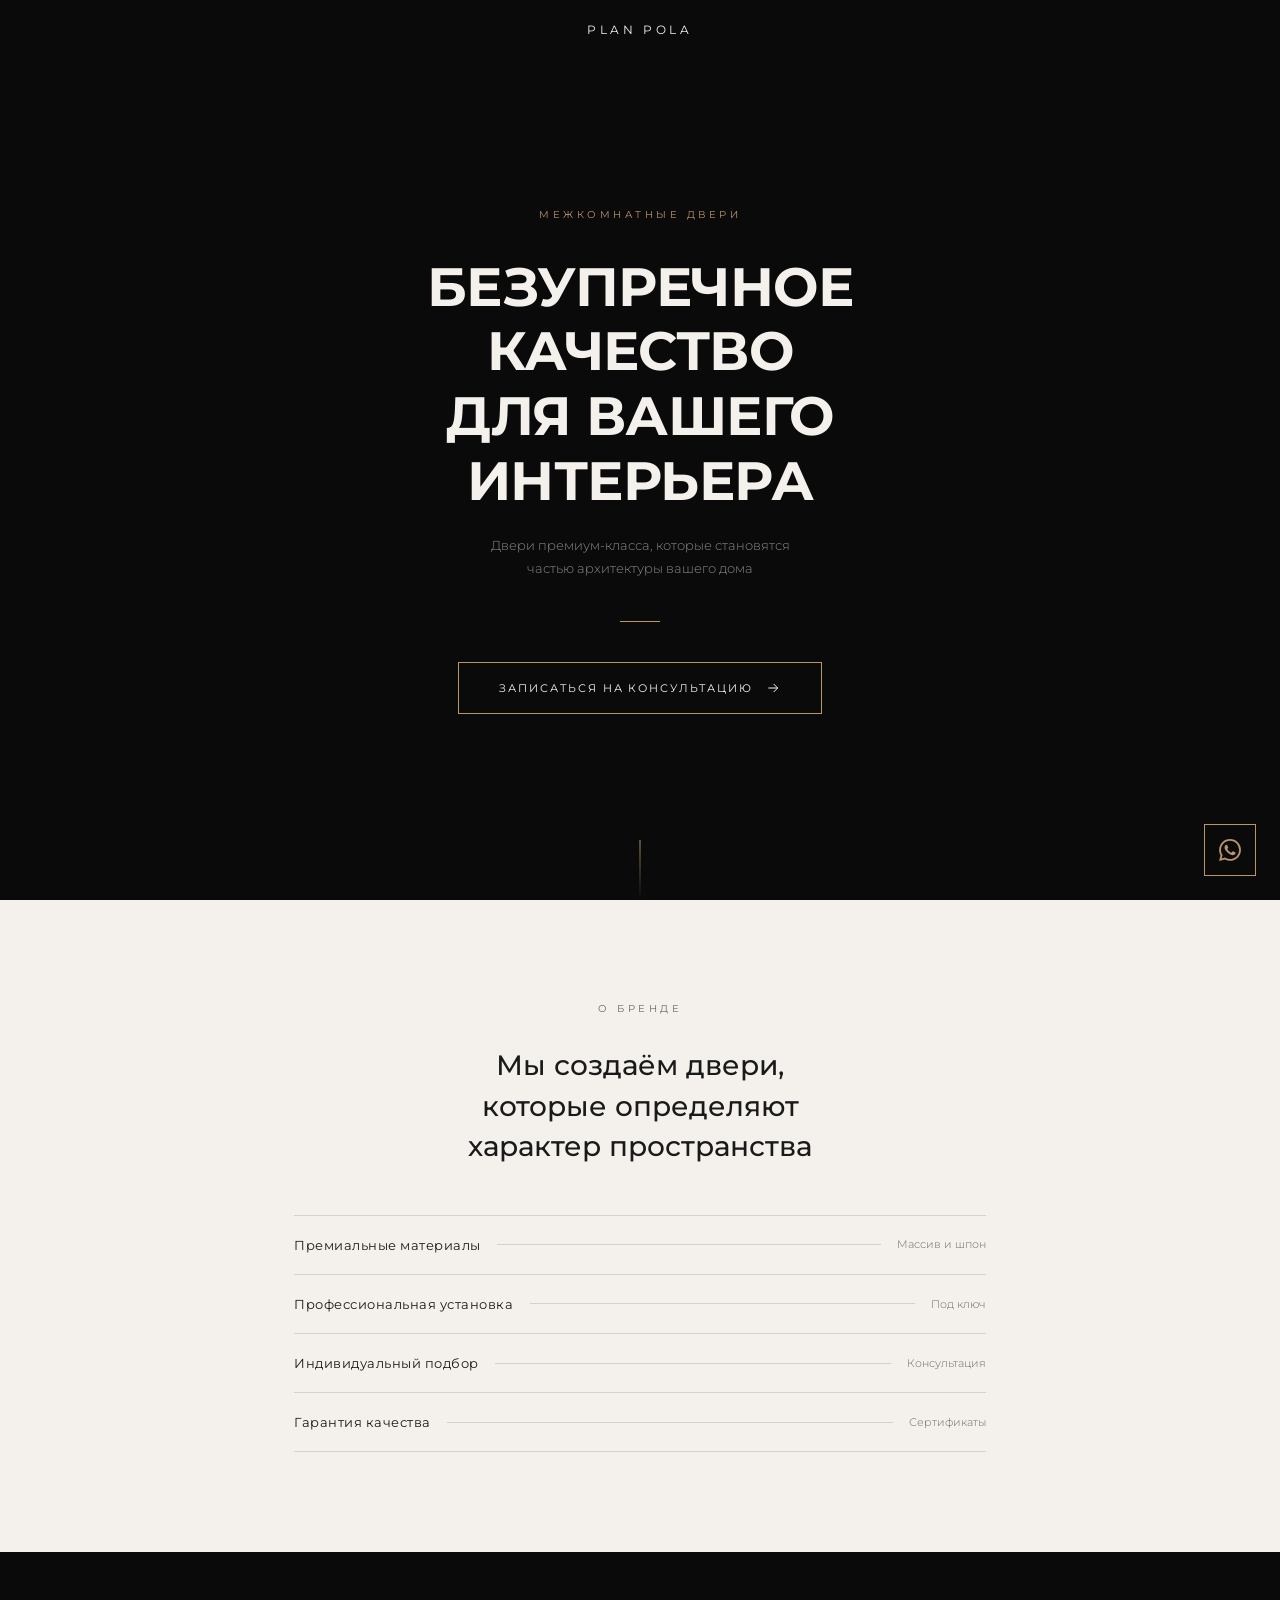
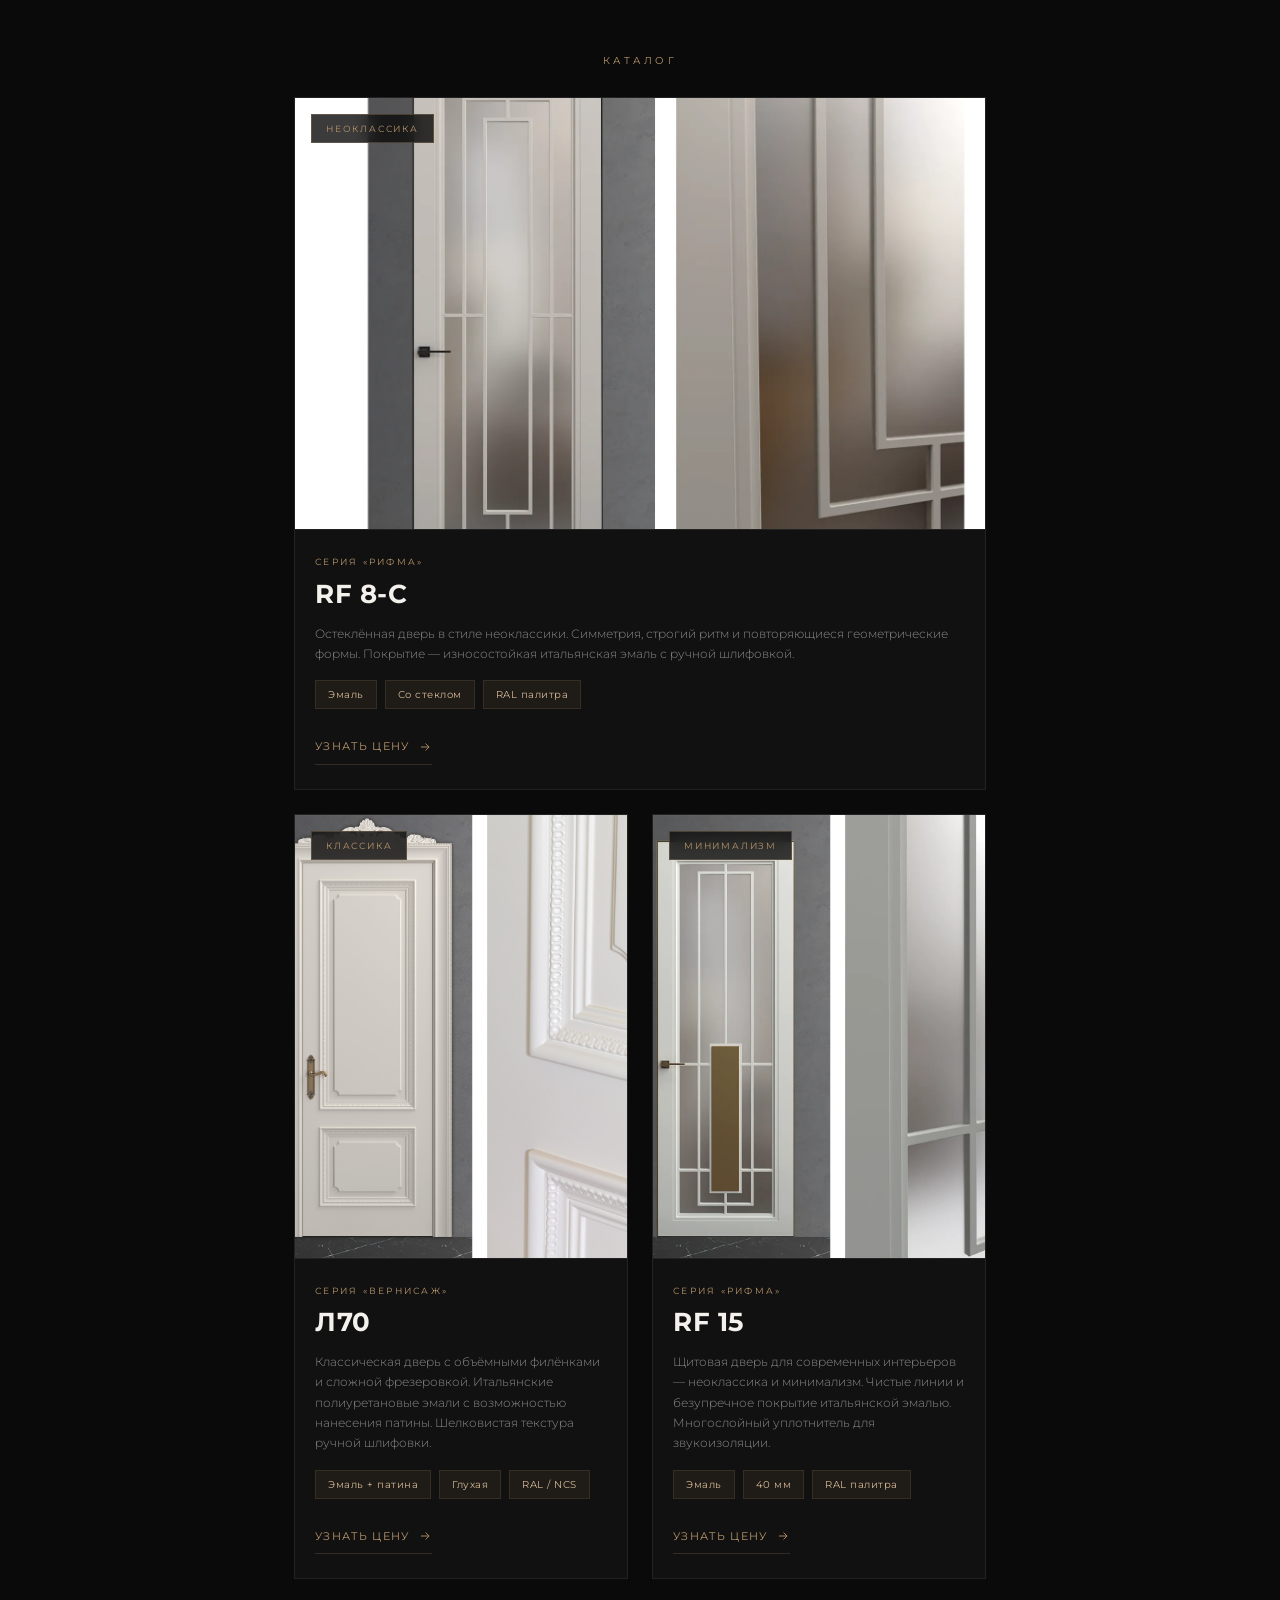
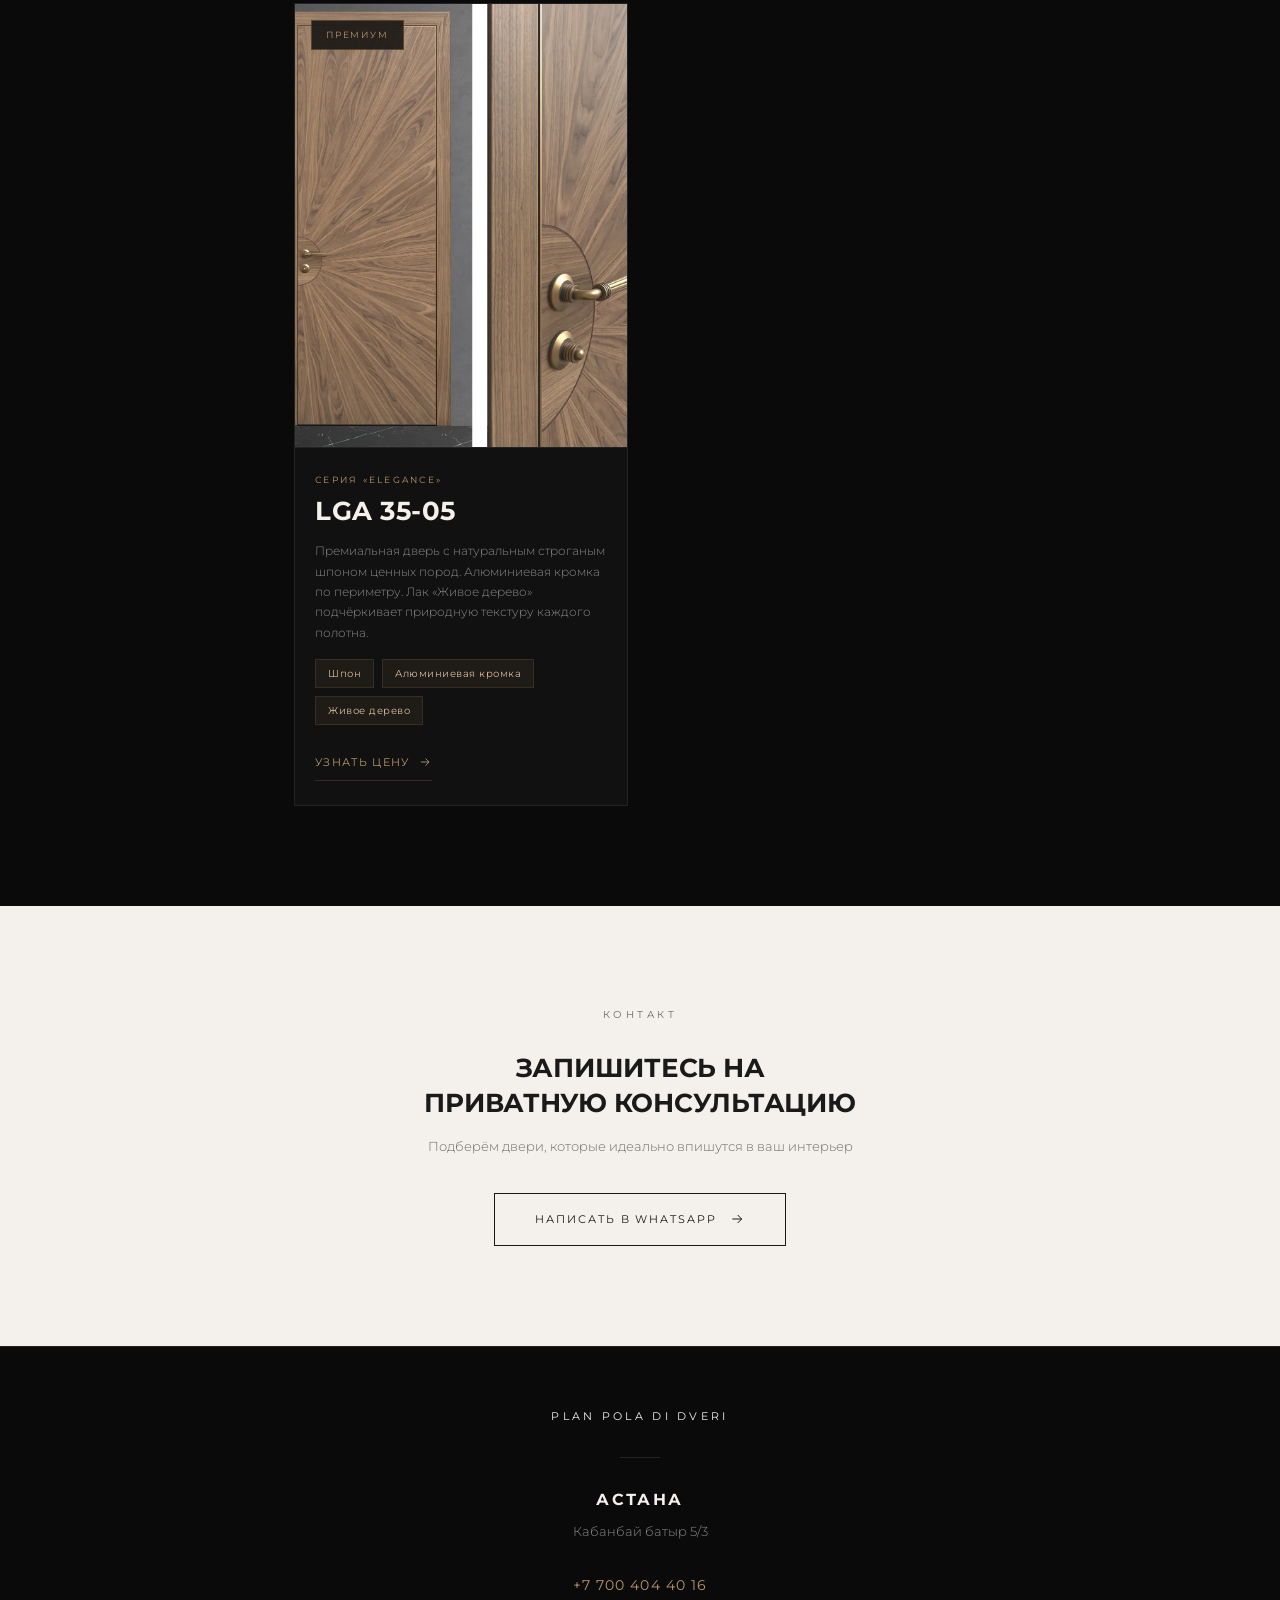
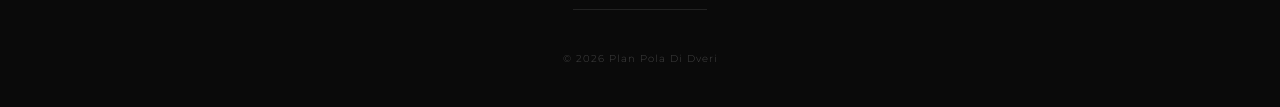
==== index.html @ 46896879 "Add files via upload" ====
<!DOCTYPE html>
<html lang="ru">
<head>
  <meta charset="UTF-8">
  <meta name="viewport" content="width=device-width, initial-scale=1.0, maximum-scale=5.0">
  <meta name="description" content="Plan Pola Di Dveri — межкомнатные двери премиум-класса в Астане. Кабанбай батыр 5/3. Консультация и подбор.">
  <meta name="theme-color" content="#0A0A0A">

  <meta property="og:type" content="website">
  <meta property="og:title" content="Plan Pola Di Dveri — Астана">
  <meta property="og:description" content="Межкомнатные двери премиум-класса. Консультация и подбор. Астана, Кабанбай батыр 5/3.">
  <meta property="og:locale" content="ru_RU">

  <title>Plan Pola Di Dveri — Астана, Кабанбай батыр</title>

  <link rel="stylesheet" href="css/style.css">

  <!-- TikTok Pixel — раскомментируйте и вставьте Pixel ID -->
  <!--
  <script>
  !function (w, d, t) {
    w.TiktokAnalyticsObject=t;var ttq=w[t]=w[t]||[];
    ttq.methods=["page","track","identify","instances","debug","on","off","once","ready","alias","group","enableCookie","disableCookie"];
    ttq.setAndDefer=function(t,e){t[e]=function(){t.push([e].concat(Array.prototype.slice.call(arguments,0)))}};
    for(var i=0;i<ttq.methods.length;i++)ttq.setAndDefer(ttq,ttq.methods[i]);
    ttq.instance=function(t){for(var e=ttq._i[t]||[],n=0;n<ttq.methods.length;n++)ttq.setAndDefer(e,ttq.methods[n]);return e};
    ttq.load=function(e,n){var i="https://analytics.tiktok.com/i18n/pixel/events.js";
    ttq._i=ttq._i||{};ttq._i[e]=[];ttq._i[e]._u=i;
    ttq._t=ttq._t||{};ttq._t[e]=+new Date;ttq._o=ttq._o||{};ttq._o[e]=n||{};
    var o=document.createElement("script");o.type="text/javascript";o.async=!0;o.src=i+"?sdkid="+e+"&lib="+t;
    var a=document.getElementsByTagName("script")[0];a.parentNode.insertBefore(o,a)};
    ttq.load('ВАШ_PIXEL_ID_ЗДЕСЬ');
    ttq.page();
  }(window, document, 'ttq');
  </script>
  -->

  <link rel="icon" href="data:image/svg+xml,<svg xmlns='http://www.w3.org/2000/svg' viewBox='0 0 100 100'><rect width='100' height='100' fill='%230A0A0A'/><text x='50' y='60' text-anchor='middle' fill='%23B8956A' font-family='sans-serif' font-weight='bold' font-size='44'>P</text></svg>">
</head>
<body>

  <!-- HEADER -->
  <header class="header" id="header">
    <div class="container">
      <div class="header__brand">Plan Pola</div>
    </div>
  </header>

  <!-- HERO -->
  <section class="hero">
    <div class="container">
      <span class="hero__label reveal">Межкомнатные двери</span>
      <h1 class="hero__title reveal reveal-delay-1">
        Безупречное качество<br>для вашего интерьера
      </h1>
      <p class="hero__subtitle reveal reveal-delay-2">
        Двери премиум-класса, которые становятся частью архитектуры вашего дома
      </p>
      <div class="hero__line reveal reveal-delay-3"></div>
      <a href="https://wa.me/77004044016?text=%D0%97%D0%B4%D1%80%D0%B0%D0%B2%D1%81%D1%82%D0%B2%D1%83%D0%B9%D1%82%D0%B5!%20%D0%A3%D0%B2%D0%B8%D0%B4%D0%B5%D0%BB(%D0%B0)%20%D1%80%D0%B5%D0%BA%D0%BB%D0%B0%D0%BC%D1%83%20%D0%B2%20TikTok%2C%20%D0%B8%D0%BD%D1%82%D0%B5%D1%80%D0%B5%D1%81%D1%83%D1%8E%D1%82%20%D0%B4%D0%B2%D0%B5%D1%80%D0%B8" class="cta-btn reveal reveal-delay-4" target="_blank" rel="noopener">
        Записаться на консультацию
        <svg class="cta-btn__arrow" viewBox="0 0 24 24" fill="none" stroke="currentColor" stroke-width="1.5"><path d="M5 12h14M13 6l6 6-6 6"/></svg>
      </a>
    </div>
  </section>

  <!-- ABOUT -->
  <section class="about">
    <div class="container">
      <span class="section-label reveal">О бренде</span>
      <p class="about__statement reveal">
        Мы создаём двери, которые определяют характер пространства
      </p>
      <ul class="about__list">
        <li class="about__item reveal">
          <span class="about__item-title">Премиальные материалы</span>
          <span class="about__item-dash"></span>
          <span class="about__item-detail">Массив и шпон</span>
        </li>
        <li class="about__item reveal reveal-delay-1">
          <span class="about__item-title">Профессиональная установка</span>
          <span class="about__item-dash"></span>
          <span class="about__item-detail">Под ключ</span>
        </li>
        <li class="about__item reveal reveal-delay-2">
          <span class="about__item-title">Индивидуальный подбор</span>
          <span class="about__item-dash"></span>
          <span class="about__item-detail">Консультация</span>
        </li>
        <li class="about__item reveal reveal-delay-3">
          <span class="about__item-title">Гарантия качества</span>
          <span class="about__item-dash"></span>
          <span class="about__item-detail">Сертификаты</span>
        </li>
      </ul>
    </div>
  </section>

  <!-- КАТАЛОГ ДВЕРЕЙ -->
  <section class="catalog">
    <div class="container">
      <span class="section-label section-label--on-dark reveal">Каталог</span>

      <!-- Рифма RF 8-С -->
      <div class="catalog__grid">
        <div class="catalog__card catalog__card--featured reveal">
          <div class="catalog__card-image">
            <img src="img/door-rf8s.webp" alt="Межкомнатная дверь Рифма RF 8-С" loading="lazy"
                 onerror="this.style.display='none';this.nextElementSibling.style.display='flex'">
            <div class="catalog__placeholder" style="display:none">
              <svg class="catalog__placeholder-icon" viewBox="0 0 24 24" fill="none" stroke="currentColor" stroke-width="0.5"><rect x="3" y="1" width="18" height="22" rx="1"/><line x1="12" y1="12" x2="12" y2="16"/><circle cx="12" cy="18" r="1"/></svg>
              <span class="catalog__placeholder-text">Рифма RF 8-С</span>
            </div>
            <span class="catalog__card-badge">Неоклассика</span>
          </div>
          <div class="catalog__card-info">
            <span class="catalog__card-series">Серия «Рифма»</span>
            <h3 class="catalog__card-name">RF 8-С</h3>
            <p class="catalog__card-desc">
              Остеклённая дверь в стиле неоклассики. Симметрия, строгий ритм и повторяющиеся геометрические формы. Покрытие — износостойкая итальянская эмаль с ручной шлифовкой.
            </p>
            <div class="catalog__card-specs">
              <span class="catalog__card-spec">Эмаль</span>
              <span class="catalog__card-spec">Со стеклом</span>
              <span class="catalog__card-spec">RAL палитра</span>
            </div>
            <a href="https://wa.me/77004044016?text=%D0%97%D0%B4%D1%80%D0%B0%D0%B2%D1%81%D1%82%D0%B2%D1%83%D0%B9%D1%82%D0%B5!%20%D0%98%D0%BD%D1%82%D0%B5%D1%80%D0%B5%D1%81%D1%83%D0%B5%D1%82%20%D0%B4%D0%B2%D0%B5%D1%80%D1%8C%20%D0%A0%D0%B8%D1%84%D0%BC%D0%B0%20RF%208-%D0%A1" class="catalog__card-link" target="_blank" rel="noopener">
              Узнать цену
              <svg viewBox="0 0 24 24" fill="none" stroke="currentColor" stroke-width="1.5"><path d="M5 12h14M13 6l6 6-6 6"/></svg>
            </a>
          </div>
        </div>

        <!-- Вернисаж Л70 -->
        <div class="catalog__card reveal reveal-delay-1">
          <div class="catalog__card-image">
            <img src="img/door-l70.jpg" alt="Межкомнатная дверь Вернисаж Л70" loading="lazy"
                 onerror="this.style.display='none';this.nextElementSibling.style.display='flex'">
            <div class="catalog__placeholder" style="display:none">
              <svg class="catalog__placeholder-icon" viewBox="0 0 24 24" fill="none" stroke="currentColor" stroke-width="0.5"><rect x="3" y="1" width="18" height="22" rx="1"/><line x1="12" y1="12" x2="12" y2="16"/><circle cx="12" cy="18" r="1"/></svg>
              <span class="catalog__placeholder-text">Вернисаж Л70</span>
            </div>
            <span class="catalog__card-badge">Классика</span>
          </div>
          <div class="catalog__card-info">
            <span class="catalog__card-series">Серия «Вернисаж»</span>
            <h3 class="catalog__card-name">Л70</h3>
            <p class="catalog__card-desc">
              Классическая дверь с объёмными филёнками и сложной фрезеровкой. Итальянские полиуретановые эмали с возможностью нанесения патины. Шелковистая текстура ручной шлифовки.
            </p>
            <div class="catalog__card-specs">
              <span class="catalog__card-spec">Эмаль + патина</span>
              <span class="catalog__card-spec">Глухая</span>
              <span class="catalog__card-spec">RAL / NCS</span>
            </div>
            <a href="https://wa.me/77004044016?text=%D0%97%D0%B4%D1%80%D0%B0%D0%B2%D1%81%D1%82%D0%B2%D1%83%D0%B9%D1%82%D0%B5!%20%D0%98%D0%BD%D1%82%D0%B5%D1%80%D0%B5%D1%81%D1%83%D0%B5%D1%82%20%D0%B4%D0%B2%D0%B5%D1%80%D1%8C%20%D0%92%D0%B5%D1%80%D0%BD%D0%B8%D1%81%D0%B0%D0%B6%20%D0%9B70" class="catalog__card-link" target="_blank" rel="noopener">
              Узнать цену
              <svg viewBox="0 0 24 24" fill="none" stroke="currentColor" stroke-width="1.5"><path d="M5 12h14M13 6l6 6-6 6"/></svg>
            </a>
          </div>
        </div>

        <!-- Рифма RF 15 -->
        <div class="catalog__card reveal reveal-delay-2">
          <div class="catalog__card-image">
            <img src="img/door-rf15.webp" alt="Межкомнатная дверь Рифма RF 15" loading="lazy"
                 onerror="this.style.display='none';this.nextElementSibling.style.display='flex'">
            <div class="catalog__placeholder" style="display:none">
              <svg class="catalog__placeholder-icon" viewBox="0 0 24 24" fill="none" stroke="currentColor" stroke-width="0.5"><rect x="3" y="1" width="18" height="22" rx="1"/><line x1="12" y1="12" x2="12" y2="16"/><circle cx="12" cy="18" r="1"/></svg>
              <span class="catalog__placeholder-text">Рифма RF 15</span>
            </div>
            <span class="catalog__card-badge">Минимализм</span>
          </div>
          <div class="catalog__card-info">
            <span class="catalog__card-series">Серия «Рифма»</span>
            <h3 class="catalog__card-name">RF 15</h3>
            <p class="catalog__card-desc">
              Щитовая дверь для современных интерьеров — неоклассика и минимализм. Чистые линии и безупречное покрытие итальянской эмалью. Многослойный уплотнитель для звукоизоляции.
            </p>
            <div class="catalog__card-specs">
              <span class="catalog__card-spec">Эмаль</span>
              <span class="catalog__card-spec">40 мм</span>
              <span class="catalog__card-spec">RAL палитра</span>
            </div>
            <a href="https://wa.me/77004044016?text=%D0%97%D0%B4%D1%80%D0%B0%D0%B2%D1%81%D1%82%D0%B2%D1%83%D0%B9%D1%82%D0%B5!%20%D0%98%D0%BD%D1%82%D0%B5%D1%80%D0%B5%D1%81%D1%83%D0%B5%D1%82%20%D0%B4%D0%B2%D0%B5%D1%80%D1%8C%20%D0%A0%D0%B8%D1%84%D0%BC%D0%B0%20RF%2015" class="catalog__card-link" target="_blank" rel="noopener">
              Узнать цену
              <svg viewBox="0 0 24 24" fill="none" stroke="currentColor" stroke-width="1.5"><path d="M5 12h14M13 6l6 6-6 6"/></svg>
            </a>
          </div>
        </div>

        <!-- Elegance LGA 35-05 -->
        <div class="catalog__card reveal reveal-delay-1">
          <div class="catalog__card-image">
            <img src="img/door-lga3505.webp" alt="Межкомнатная дверь Elegance LGA 35-05" loading="lazy"
                 onerror="this.style.display='none';this.nextElementSibling.style.display='flex'">
            <div class="catalog__placeholder" style="display:none">
              <svg class="catalog__placeholder-icon" viewBox="0 0 24 24" fill="none" stroke="currentColor" stroke-width="0.5"><rect x="3" y="1" width="18" height="22" rx="1"/><line x1="12" y1="12" x2="12" y2="16"/><circle cx="12" cy="18" r="1"/></svg>
              <span class="catalog__placeholder-text">Elegance LGA 35-05</span>
            </div>
            <span class="catalog__card-badge">Премиум</span>
          </div>
          <div class="catalog__card-info">
            <span class="catalog__card-series">Серия «Elegance»</span>
            <h3 class="catalog__card-name">LGA 35-05</h3>
            <p class="catalog__card-desc">
              Премиальная дверь с натуральным строганым шпоном ценных пород. Алюминиевая кромка по периметру. Лак «Живое дерево» подчёркивает природную текстуру каждого полотна.
            </p>
            <div class="catalog__card-specs">
              <span class="catalog__card-spec">Шпон</span>
              <span class="catalog__card-spec">Алюминиевая кромка</span>
              <span class="catalog__card-spec">Живое дерево</span>
            </div>
            <a href="https://wa.me/77004044016?text=%D0%97%D0%B4%D1%80%D0%B0%D0%B2%D1%81%D1%82%D0%B2%D1%83%D0%B9%D1%82%D0%B5!%20%D0%98%D0%BD%D1%82%D0%B5%D1%80%D0%B5%D1%81%D1%83%D0%B5%D1%82%20%D0%B4%D0%B2%D0%B5%D1%80%D1%8C%20Elegance%20LGA%2035-05" class="catalog__card-link" target="_blank" rel="noopener">
              Узнать цену
              <svg viewBox="0 0 24 24" fill="none" stroke="currentColor" stroke-width="1.5"><path d="M5 12h14M13 6l6 6-6 6"/></svg>
            </a>
          </div>
        </div>

      </div>
    </div>
  </section>

  <!-- CONSULTATION CTA -->
  <section class="consultation">
    <div class="container">
      <span class="section-label reveal">Контакт</span>
      <h2 class="consultation__title reveal">
        Запишитесь на<br>приватную консультацию
      </h2>
      <p class="consultation__text reveal">
        Подберём двери, которые идеально впишутся в ваш интерьер
      </p>
      <a href="https://wa.me/77004044016?text=%D0%97%D0%B4%D1%80%D0%B0%D0%B2%D1%81%D1%82%D0%B2%D1%83%D0%B9%D1%82%D0%B5!%20%D0%A3%D0%B2%D0%B8%D0%B4%D0%B5%D0%BB(%D0%B0)%20%D1%80%D0%B5%D0%BA%D0%BB%D0%B0%D0%BC%D1%83%20%D0%B2%20TikTok%2C%20%D0%B8%D0%BD%D1%82%D0%B5%D1%80%D0%B5%D1%81%D1%83%D1%8E%D1%82%20%D0%B4%D0%B2%D0%B5%D1%80%D0%B8" class="cta-btn cta-btn--on-light reveal" target="_blank" rel="noopener">
        Написать в WhatsApp
        <svg class="cta-btn__arrow" viewBox="0 0 24 24" fill="none" stroke="currentColor" stroke-width="1.5"><path d="M5 12h14M13 6l6 6-6 6"/></svg>
      </a>
    </div>
  </section>

  <!-- FOOTER -->
  <footer class="footer">
    <div class="container">
      <div class="footer__brand">Plan Pola Di Dveri</div>
      <div class="footer__divider"></div>
      <div class="footer__city">Астана</div>
      <div class="footer__street">Кабанбай батыр 5/3</div>
      <a href="tel:+77004044016" class="footer__phone">+7 700 404 40 16</a>
      <div class="footer__copy">&copy; 2026 Plan Pola Di Dveri</div>
    </div>
  </footer>

  <!-- FLOATING WHATSAPP -->
  <a href="https://wa.me/77004044016?text=%D0%97%D0%B4%D1%80%D0%B0%D0%B2%D1%81%D1%82%D0%B2%D1%83%D0%B9%D1%82%D0%B5!%20%D0%A3%D0%B2%D0%B8%D0%B4%D0%B5%D0%BB(%D0%B0)%20%D1%80%D0%B5%D0%BA%D0%BB%D0%B0%D0%BC%D1%83%20%D0%B2%20TikTok%2C%20%D0%B8%D0%BD%D1%82%D0%B5%D1%80%D0%B5%D1%81%D1%83%D1%8E%D1%82%20%D0%B4%D0%B2%D0%B5%D1%80%D0%B8" class="whatsapp-float" target="_blank" rel="noopener" aria-label="WhatsApp">
    <svg viewBox="0 0 24 24" fill="currentColor"><path d="M17.472 14.382c-.297-.149-1.758-.867-2.03-.967-.273-.099-.471-.148-.67.15-.197.297-.767.966-.94 1.164-.173.199-.347.223-.644.075-.297-.15-1.255-.463-2.39-1.475-.883-.788-1.48-1.761-1.653-2.059-.173-.297-.018-.458.13-.606.134-.133.298-.347.446-.52.149-.174.198-.298.298-.497.099-.198.05-.371-.025-.52-.075-.149-.669-1.612-.916-2.207-.242-.579-.487-.5-.669-.51-.173-.008-.371-.01-.57-.01-.198 0-.52.074-.792.372-.272.297-1.04 1.016-1.04 2.479 0 1.462 1.065 2.875 1.213 3.074.149.198 2.096 3.2 5.077 4.487.709.306 1.262.489 1.694.625.712.227 1.36.195 1.871.118.571-.085 1.758-.719 2.006-1.413.248-.694.248-1.289.173-1.413-.074-.124-.272-.198-.57-.347m-5.421 7.403h-.004a9.87 9.87 0 01-5.031-1.378l-.361-.214-3.741.982.998-3.648-.235-.374a9.86 9.86 0 01-1.51-5.26c.001-5.45 4.436-9.884 9.888-9.884 2.64 0 5.122 1.03 6.988 2.898a9.825 9.825 0 012.893 6.994c-.003 5.45-4.437 9.884-9.885 9.884m8.413-18.297A11.815 11.815 0 0012.05 0C5.495 0 .16 5.335.157 11.892c0 2.096.547 4.142 1.588 5.945L.057 24l6.305-1.654a11.882 11.882 0 005.683 1.448h.005c6.554 0 11.89-5.335 11.893-11.893a11.821 11.821 0 00-3.48-8.413z"/></svg>
  </a>

  <script>
    // Header scroll effect
    const header = document.getElementById('header');
    window.addEventListener('scroll', () => {
      header.classList.toggle('header--scrolled', window.scrollY > 40);
    }, { passive: true });

    // Reveal on scroll
    const observer = new IntersectionObserver((entries) => {
      entries.forEach(entry => {
        if (entry.isIntersecting) {
          entry.target.classList.add('visible');
        }
      });
    }, { threshold: 0.1 });

    document.querySelectorAll('.reveal').forEach(el => observer.observe(el));
  </script>

</body>
</html>
---- css/style.css ----
/* ========================================
   Plan Pola Di Dveri — Luxury Landing
   Dark Minimal | Strict Geometry
   ======================================== */

@import url('https://fonts.googleapis.com/css2?family=Montserrat:wght@200;300;400;500;600;700&display=swap');

/* Gotham (системный или локальные файлы), с fallback на Montserrat */
@font-face {
  font-family: 'Gotham';
  src: local('Gotham Light'), local('Gotham-Light'),
       url('../fonts/Gotham-Light.woff2') format('woff2'),
       url('../fonts/Gotham-Light.otf') format('opentype'),
       url('../fonts/Gotham-Light.ttf') format('truetype');
  font-weight: 300;
  font-style: normal;
  font-display: swap;
}
@font-face {
  font-family: 'Gotham';
  src: local('Gotham Book'), local('Gotham-Book'), local('Gotham'),
       url('../fonts/Gotham-Book.woff2') format('woff2'),
       url('../fonts/Gotham-Book.otf') format('opentype'),
       url('../fonts/Gotham-Book.ttf') format('truetype');
  font-weight: 400;
  font-style: normal;
  font-display: swap;
}
@font-face {
  font-family: 'Gotham';
  src: local('Gotham Medium'), local('Gotham-Medium'),
       url('../fonts/Gotham-Medium.woff2') format('woff2'),
       url('../fonts/Gotham-Medium.otf') format('opentype'),
       url('../fonts/Gotham-Medium.ttf') format('truetype');
  font-weight: 500;
  font-style: normal;
  font-display: swap;
}
@font-face {
  font-family: 'Gotham';
  src: local('Gotham Bold'), local('Gotham-Bold'),
       url('../fonts/Gotham-Bold.woff2') format('woff2'),
       url('../fonts/Gotham-Bold.otf') format('opentype'),
       url('../fonts/Gotham-Bold.ttf') format('truetype');
  font-weight: 700;
  font-style: normal;
  font-display: swap;
}

/* --- Palette --- */
:root {
  --bg-dark: #0A0A0A;
  --bg-dark-alt: #111111;
  --bg-light: #F4F1EC;
  --bg-light-alt: #EDE9E3;
  --gold: #B8956A;
  --gold-light: #D4B896;
  --gold-dim: rgba(184, 149, 106, 0.15);
  --text-on-dark: #F4F1EC;
  --text-on-dark-muted: #8A8A8A;
  --text-on-light: #1A1A1A;
  --text-on-light-muted: #6B6B6B;
  --border-dark: #222222;
  --border-light: #D4D0CB;
  --transition: 0.4s cubic-bezier(0.25, 0.46, 0.45, 0.94);
  --max-w: 480px;
  --font: 'Gotham', 'Montserrat', -apple-system, BlinkMacSystemFont, sans-serif;
}

/* --- Reset --- */
*, *::before, *::after {
  margin: 0;
  padding: 0;
  box-sizing: border-box;
}

html {
  scroll-behavior: smooth;
  -webkit-text-size-adjust: 100%;
}

body {
  font-family: var(--font);
  font-weight: 300;
  background: var(--bg-dark);
  color: var(--text-on-dark);
  line-height: 1.7;
  min-height: 100vh;
  overflow-x: hidden;
  -webkit-font-smoothing: antialiased;
  -moz-osx-font-smoothing: grayscale;
}

img {
  max-width: 100%;
  height: auto;
  display: block;
}

a {
  text-decoration: none;
  color: inherit;
}

/* --- Layout --- */
.container {
  width: 100%;
  max-width: var(--max-w);
  margin: 0 auto;
  padding: 0 24px;
}


/* ================================================
   HEADER
   ================================================ */
.header {
  position: fixed;
  top: 0;
  left: 0;
  right: 0;
  z-index: 100;
  padding: 20px 0;
  transition: var(--transition);
}

.header--scrolled {
  background: rgba(10, 10, 10, 0.92);
  backdrop-filter: blur(20px);
  -webkit-backdrop-filter: blur(20px);
  border-bottom: 1px solid var(--border-dark);
  padding: 14px 0;
}

.header .container {
  display: flex;
  align-items: center;
  justify-content: center;
}

.header__brand {
  font-family: var(--font);
  font-size: 12px;
  font-weight: 400;
  letter-spacing: 0.3em;
  text-transform: uppercase;
  color: var(--text-on-dark);
}

.header__logo {
  width: 40px;
  height: 40px;
  margin-right: 16px;
  flex-shrink: 0;
  overflow: hidden;
}

.header__logo img {
  width: 100%;
  height: 100%;
  object-fit: contain;
}


/* ================================================
   HERO
   ================================================ */
.hero {
  min-height: 100vh;
  min-height: 100dvh;
  display: flex;
  align-items: center;
  justify-content: center;
  text-align: center;
  padding: 100px 0 80px;
  position: relative;
  background: var(--bg-dark);
}

.hero::after {
  content: '';
  position: absolute;
  bottom: 0;
  left: 50%;
  transform: translateX(-50%);
  width: 1px;
  height: 60px;
  background: linear-gradient(to bottom, var(--gold), transparent);
}

.hero__label {
  font-family: var(--font);
  font-size: 10px;
  font-weight: 400;
  letter-spacing: 0.35em;
  text-transform: uppercase;
  color: var(--gold);
  margin-bottom: 32px;
  display: block;
}

.hero__title {
  font-family: var(--font);
  font-size: 34px;
  font-weight: 700;
  line-height: 1.2;
  color: var(--text-on-dark);
  margin-bottom: 20px;
  letter-spacing: -0.01em;
  text-transform: uppercase;
}

.hero__subtitle {
  font-family: var(--font);
  font-size: 13px;
  font-weight: 300;
  color: var(--text-on-dark-muted);
  line-height: 1.8;
  margin-bottom: 40px;
  max-width: 320px;
  margin-left: auto;
  margin-right: auto;
}

.hero__line {
  width: 40px;
  height: 1px;
  background: var(--gold);
  margin: 0 auto 40px;
}


/* ================================================
   CTA BUTTON (luxury style)
   ================================================ */
.cta-btn {
  display: inline-flex;
  align-items: center;
  justify-content: center;
  gap: 12px;
  background: transparent;
  color: var(--text-on-dark);
  border: 1px solid var(--gold);
  padding: 16px 40px;
  font-family: var(--font);
  font-size: 11px;
  font-weight: 400;
  letter-spacing: 0.18em;
  text-transform: uppercase;
  cursor: pointer;
  transition: var(--transition);
  position: relative;
  overflow: hidden;
}

.cta-btn::before {
  content: '';
  position: absolute;
  inset: 0;
  background: var(--gold);
  transform: scaleX(0);
  transform-origin: left;
  transition: transform 0.5s cubic-bezier(0.25, 0.46, 0.45, 0.94);
  z-index: -1;
}

.cta-btn:hover::before {
  transform: scaleX(1);
}

.cta-btn:hover {
  color: var(--bg-dark);
}

.cta-btn svg {
  width: 16px;
  height: 16px;
  flex-shrink: 0;
}

/* Button variant on light background */
.cta-btn--on-light {
  color: var(--text-on-light);
  border-color: var(--text-on-light);
}

.cta-btn--on-light::before {
  background: var(--text-on-light);
}

.cta-btn--on-light:hover {
  color: var(--bg-light);
}

/* Arrow icon in button */
.cta-btn__arrow {
  transition: transform var(--transition);
}

.cta-btn:hover .cta-btn__arrow {
  transform: translateX(4px);
}


/* ================================================
   ABOUT / BRAND SECTION (light bg)
   ================================================ */
.about {
  background: var(--bg-light);
  padding: 80px 0;
}

.section-label {
  font-family: var(--font);
  font-size: 10px;
  font-weight: 400;
  letter-spacing: 0.35em;
  text-transform: uppercase;
  color: var(--text-on-light-muted);
  margin-bottom: 28px;
  display: block;
  text-align: center;
}

.section-label--on-dark {
  color: var(--gold);
}

.about__statement {
  font-family: var(--font);
  font-size: 22px;
  font-weight: 500;
  line-height: 1.45;
  color: var(--text-on-light);
  text-align: center;
  margin-bottom: 48px;
  max-width: 380px;
  margin-left: auto;
  margin-right: auto;
}

.about__list {
  list-style: none;
  border-top: 1px solid var(--border-light);
}

.about__item {
  padding: 18px 0;
  border-bottom: 1px solid var(--border-light);
  display: flex;
  align-items: center;
  justify-content: space-between;
  transition: var(--transition);
}

.about__item:hover {
  padding-left: 8px;
}

.about__item-title {
  font-family: var(--font);
  font-size: 13px;
  font-weight: 400;
  letter-spacing: 0.04em;
  color: var(--text-on-light);
}

.about__item-dash {
  flex: 1;
  height: 1px;
  background: var(--border-light);
  margin: 0 16px;
  min-width: 20px;
}

.about__item-detail {
  font-family: var(--font);
  font-size: 11px;
  font-weight: 300;
  color: var(--text-on-light-muted);
  text-align: right;
  white-space: nowrap;
}


/* ================================================
   CATALOG (dark bg, product cards)
   ================================================ */
.catalog {
  background: var(--bg-dark);
  padding: 80px 0;
}

.catalog__grid {
  display: grid;
  grid-template-columns: 1fr;
  gap: 24px;
  margin-top: 12px;
}

.catalog__card {
  background: var(--bg-dark-alt);
  border: 1px solid var(--border-dark);
  overflow: hidden;
  transition: var(--transition);
  position: relative;
}

.catalog__card:hover {
  border-color: var(--gold-dim);
}

.catalog__card-image {
  width: 100%;
  aspect-ratio: 3 / 4;
  overflow: hidden;
  position: relative;
  background: linear-gradient(145deg, #141414 0%, #1A1A1A 100%);
}

.catalog__card-image img {
  width: 100%;
  height: 100%;
  object-fit: cover;
  transition: transform 0.8s cubic-bezier(0.25, 0.46, 0.45, 0.94);
}

.catalog__card:hover .catalog__card-image img {
  transform: scale(1.03);
}

.catalog__card-badge {
  position: absolute;
  top: 16px;
  left: 16px;
  background: rgba(10, 10, 10, 0.8);
  backdrop-filter: blur(8px);
  -webkit-backdrop-filter: blur(8px);
  border: 1px solid rgba(184, 149, 106, 0.3);
  padding: 6px 14px;
  font-family: var(--font);
  font-size: 9px;
  font-weight: 400;
  letter-spacing: 0.2em;
  text-transform: uppercase;
  color: var(--gold);
  z-index: 2;
}

.catalog__card-info {
  padding: 24px 20px;
  border-top: 1px solid var(--border-dark);
}

.catalog__card-series {
  font-family: var(--font);
  font-size: 9px;
  font-weight: 400;
  letter-spacing: 0.25em;
  text-transform: uppercase;
  color: var(--gold);
  margin-bottom: 8px;
  display: block;
}

.catalog__card-name {
  font-family: var(--font);
  font-size: 20px;
  font-weight: 700;
  color: var(--text-on-dark);
  margin-bottom: 12px;
  line-height: 1.3;
  letter-spacing: 0.02em;
}

.catalog__card-desc {
  font-family: var(--font);
  font-size: 12px;
  font-weight: 300;
  color: var(--text-on-dark-muted);
  line-height: 1.7;
  margin-bottom: 16px;
}

.catalog__card-specs {
  display: flex;
  flex-wrap: wrap;
  gap: 8px;
  margin-bottom: 20px;
}

.catalog__card-spec {
  background: rgba(184, 149, 106, 0.08);
  border: 1px solid rgba(184, 149, 106, 0.15);
  padding: 5px 12px;
  font-family: var(--font);
  font-size: 10px;
  font-weight: 400;
  letter-spacing: 0.05em;
  color: var(--gold-light);
}

.catalog__card-link {
  display: inline-flex;
  align-items: center;
  gap: 8px;
  font-family: var(--font);
  font-size: 11px;
  font-weight: 400;
  letter-spacing: 0.12em;
  text-transform: uppercase;
  color: var(--gold);
  transition: var(--transition);
  padding: 8px 0;
  border-bottom: 1px solid rgba(184, 149, 106, 0.2);
}

.catalog__card-link:hover {
  color: var(--gold-light);
  border-color: var(--gold);
}

.catalog__card-link svg {
  width: 14px;
  height: 14px;
  transition: transform var(--transition);
}

.catalog__card-link:hover svg {
  transform: translateX(4px);
}

/* Catalog placeholder when no image */
.catalog__placeholder {
  width: 100%;
  height: 100%;
  display: flex;
  flex-direction: column;
  align-items: center;
  justify-content: center;
  background: linear-gradient(145deg, #141414 0%, #1A1A1A 100%);
  gap: 12px;
}

.catalog__placeholder-icon {
  width: 48px;
  height: 48px;
  color: #2a2a2a;
}

.catalog__placeholder-text {
  font-family: var(--font);
  font-size: 10px;
  font-weight: 300;
  letter-spacing: 0.25em;
  text-transform: uppercase;
  color: #333;
}

/* Featured card (first in grid, wider) */
.catalog__card--featured .catalog__card-image {
  aspect-ratio: 16 / 10;
}

/* ================================================
   COLLECTION / GALLERY (dark bg) — legacy support
   ================================================ */
.collection {
  background: var(--bg-dark);
  padding: 80px 0;
}

.collection__grid {
  display: grid;
  grid-template-columns: 1fr 1fr;
  gap: 2px;
}

.collection__item {
  aspect-ratio: 3 / 4;
  background: var(--bg-dark-alt);
  position: relative;
  overflow: hidden;
  transition: var(--transition);
}

.collection__item:first-child {
  grid-column: 1 / -1;
  aspect-ratio: 16 / 10;
}

.collection__item:hover {
  opacity: 0.85;
}

.collection__item img {
  width: 100%;
  height: 100%;
  object-fit: cover;
  transition: transform 0.8s cubic-bezier(0.25, 0.46, 0.45, 0.94);
}

.collection__item:hover img {
  transform: scale(1.04);
}

.collection__placeholder {
  width: 100%;
  height: 100%;
  display: flex;
  align-items: center;
  justify-content: center;
  background: linear-gradient(145deg, #141414 0%, #1A1A1A 100%);
}

.collection__placeholder-text {
  font-family: var(--font);
  font-size: 10px;
  font-weight: 300;
  letter-spacing: 0.25em;
  text-transform: uppercase;
  color: #333;
}


/* ================================================
   CONSULTATION CTA (light bg)
   ================================================ */
.consultation {
  background: var(--bg-light);
  padding: 80px 0;
  text-align: center;
}

.consultation__title {
  font-family: var(--font);
  font-size: 26px;
  font-weight: 700;
  line-height: 1.35;
  color: var(--text-on-light);
  margin-bottom: 14px;
  text-transform: uppercase;
  letter-spacing: -0.01em;
}

.consultation__text {
  font-size: 13px;
  font-weight: 300;
  color: var(--text-on-light-muted);
  margin-bottom: 36px;
  line-height: 1.7;
}


/* ================================================
   FOOTER (dark)
   ================================================ */
.footer {
  background: var(--bg-dark);
  padding: 60px 0 40px;
  text-align: center;
  border-top: 1px solid var(--border-dark);
}

.footer__brand {
  font-family: var(--font);
  font-size: 11px;
  font-weight: 400;
  letter-spacing: 0.3em;
  text-transform: uppercase;
  color: var(--text-on-dark);
  margin-bottom: 32px;
}

.footer__divider {
  width: 40px;
  height: 1px;
  background: var(--border-dark);
  margin: 0 auto 28px;
}

.footer__city {
  font-family: var(--font);
  font-size: 16px;
  font-weight: 700;
  letter-spacing: 0.15em;
  text-transform: uppercase;
  color: var(--text-on-dark);
  margin-bottom: 6px;
}

.footer__street {
  font-size: 13px;
  font-weight: 300;
  color: var(--text-on-dark-muted);
  margin-bottom: 20px;
}

.footer__phone {
  display: inline-block;
  font-family: var(--font);
  font-size: 14px;
  font-weight: 400;
  letter-spacing: 0.08em;
  color: var(--gold);
  padding: 12px 0;
  border-bottom: 1px solid var(--border-dark);
  transition: var(--transition);
}

.footer__phone:hover {
  color: var(--gold-light);
  border-color: var(--gold);
}

.footer__copy {
  font-size: 10px;
  font-weight: 300;
  letter-spacing: 0.1em;
  color: #444;
  margin-top: 40px;
}


/* ================================================
   FLOATING WHATSAPP (restyled)
   ================================================ */
.whatsapp-float {
  position: fixed;
  bottom: 24px;
  right: 24px;
  width: 52px;
  height: 52px;
  display: flex;
  align-items: center;
  justify-content: center;
  background: var(--bg-dark);
  border: 1px solid var(--gold);
  z-index: 999;
  transition: var(--transition);
}

.whatsapp-float:hover {
  background: var(--gold);
}

.whatsapp-float svg {
  width: 22px;
  height: 22px;
  color: var(--gold);
  transition: var(--transition);
}

.whatsapp-float:hover svg {
  color: var(--bg-dark);
}


/* ================================================
   SCROLL ANIMATIONS
   ================================================ */
.reveal {
  opacity: 0;
  transform: translateY(30px);
  transition: opacity 0.8s ease, transform 0.8s ease;
}

.reveal.visible {
  opacity: 1;
  transform: translateY(0);
}

.reveal-delay-1 { transition-delay: 0.1s; }
.reveal-delay-2 { transition-delay: 0.2s; }
.reveal-delay-3 { transition-delay: 0.3s; }
.reveal-delay-4 { transition-delay: 0.4s; }


/* ================================================
   RESPONSIVE
   ================================================ */
@media (min-width: 481px) {
  :root {
    --max-w: 520px;
  }

  .hero__title {
    font-size: 46px;
  }

  .about__statement {
    font-size: 28px;
  }

  .collection__grid {
    gap: 3px;
  }

  .catalog__grid {
    grid-template-columns: 1fr 1fr;
  }

  .catalog__card--featured {
    grid-column: 1 / -1;
  }
}

@media (min-width: 769px) {
  :root {
    --max-w: 740px;
  }

  .hero {
    padding: 120px 0 100px;
  }

  .hero__title {
    font-size: 54px;
  }

  .about {
    padding: 100px 0;
  }

  .collection {
    padding: 100px 0;
  }

  .catalog {
    padding: 100px 0;
  }

  .catalog__card-name {
    font-size: 26px;
  }

  .consultation {
    padding: 100px 0;
  }
}
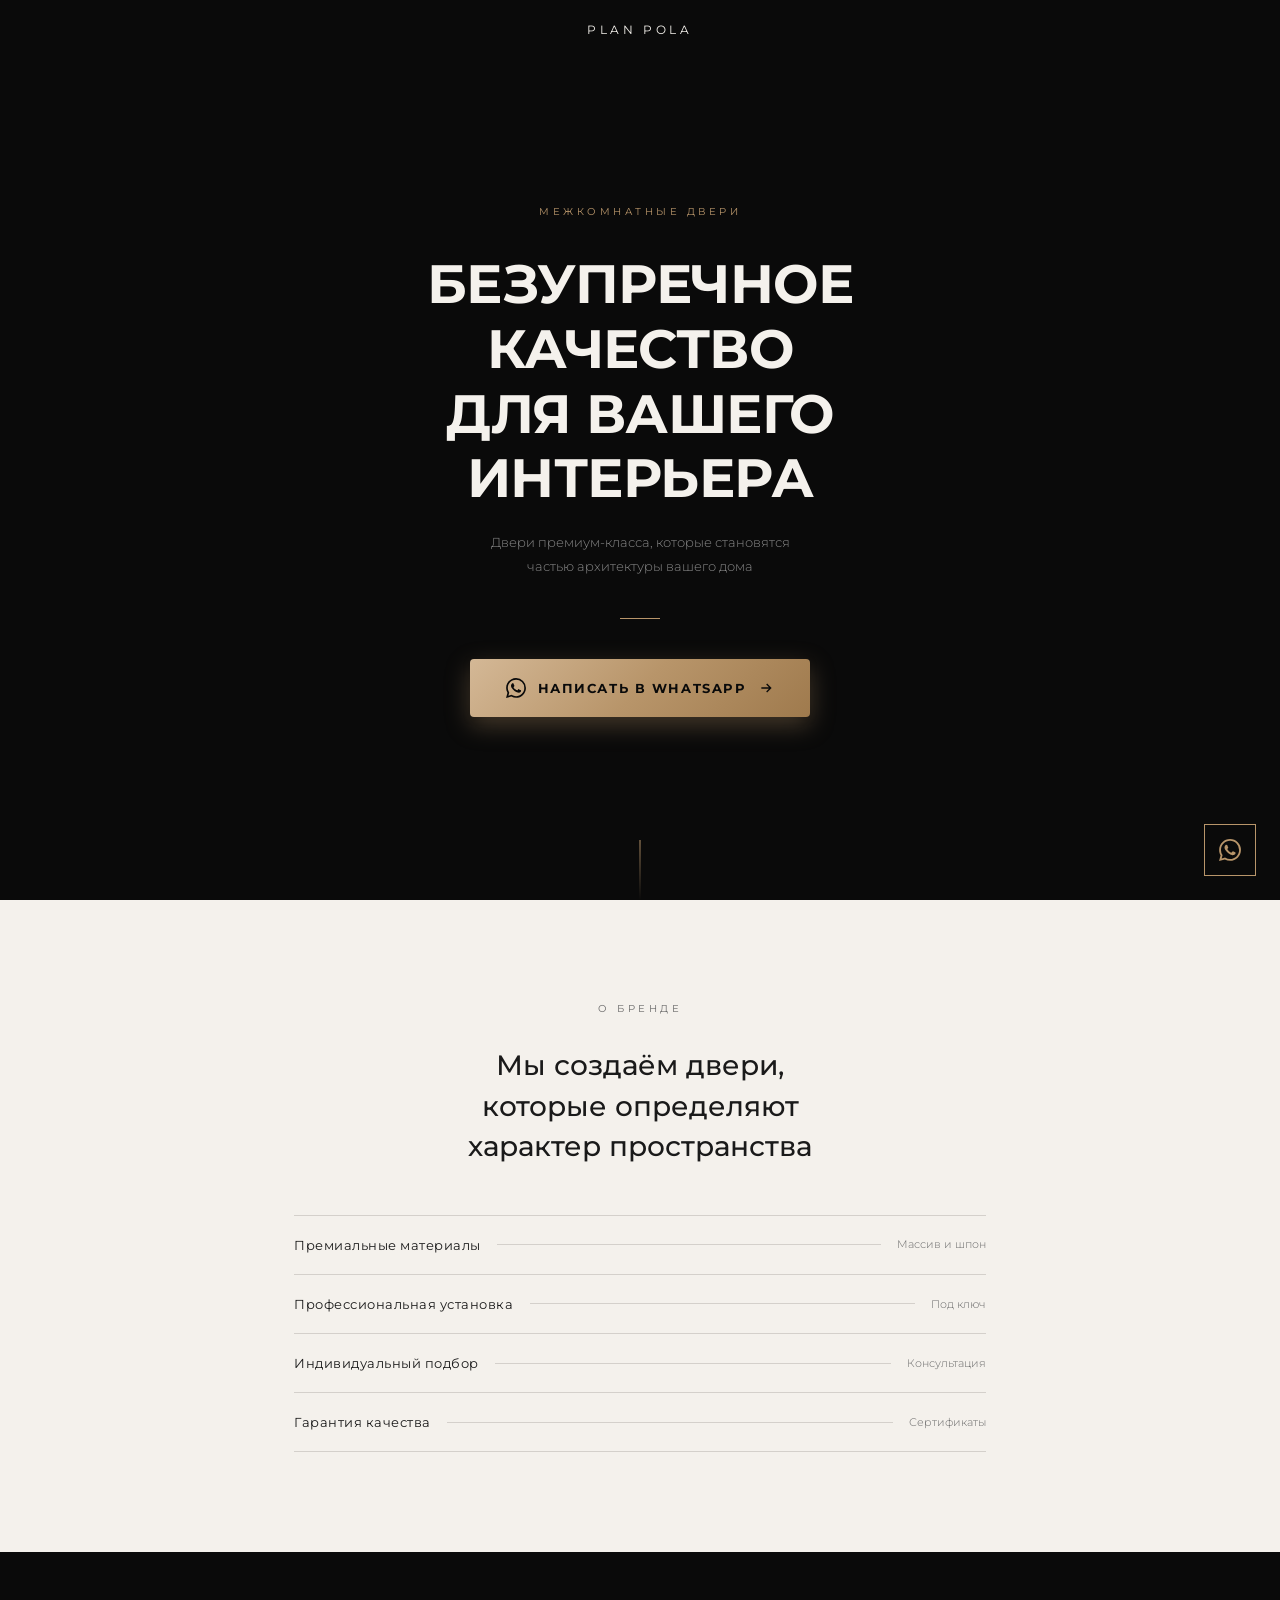
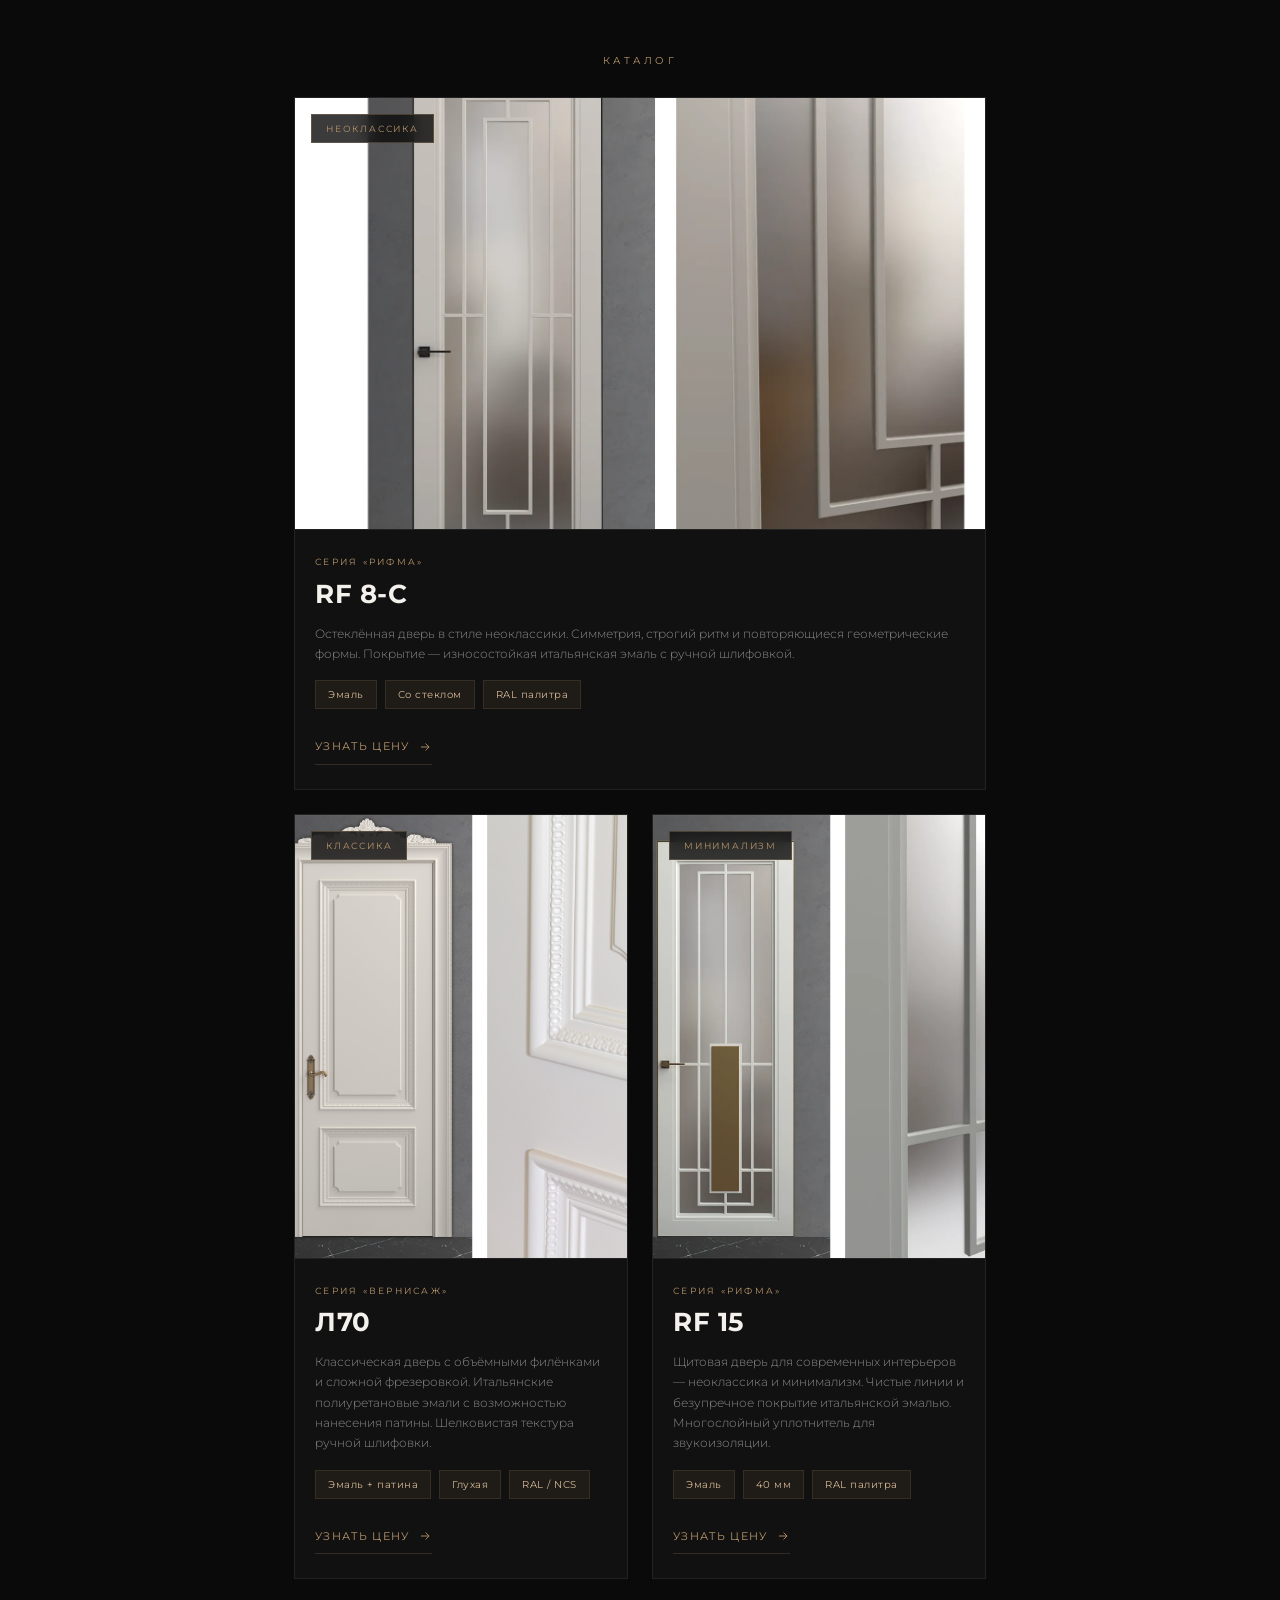
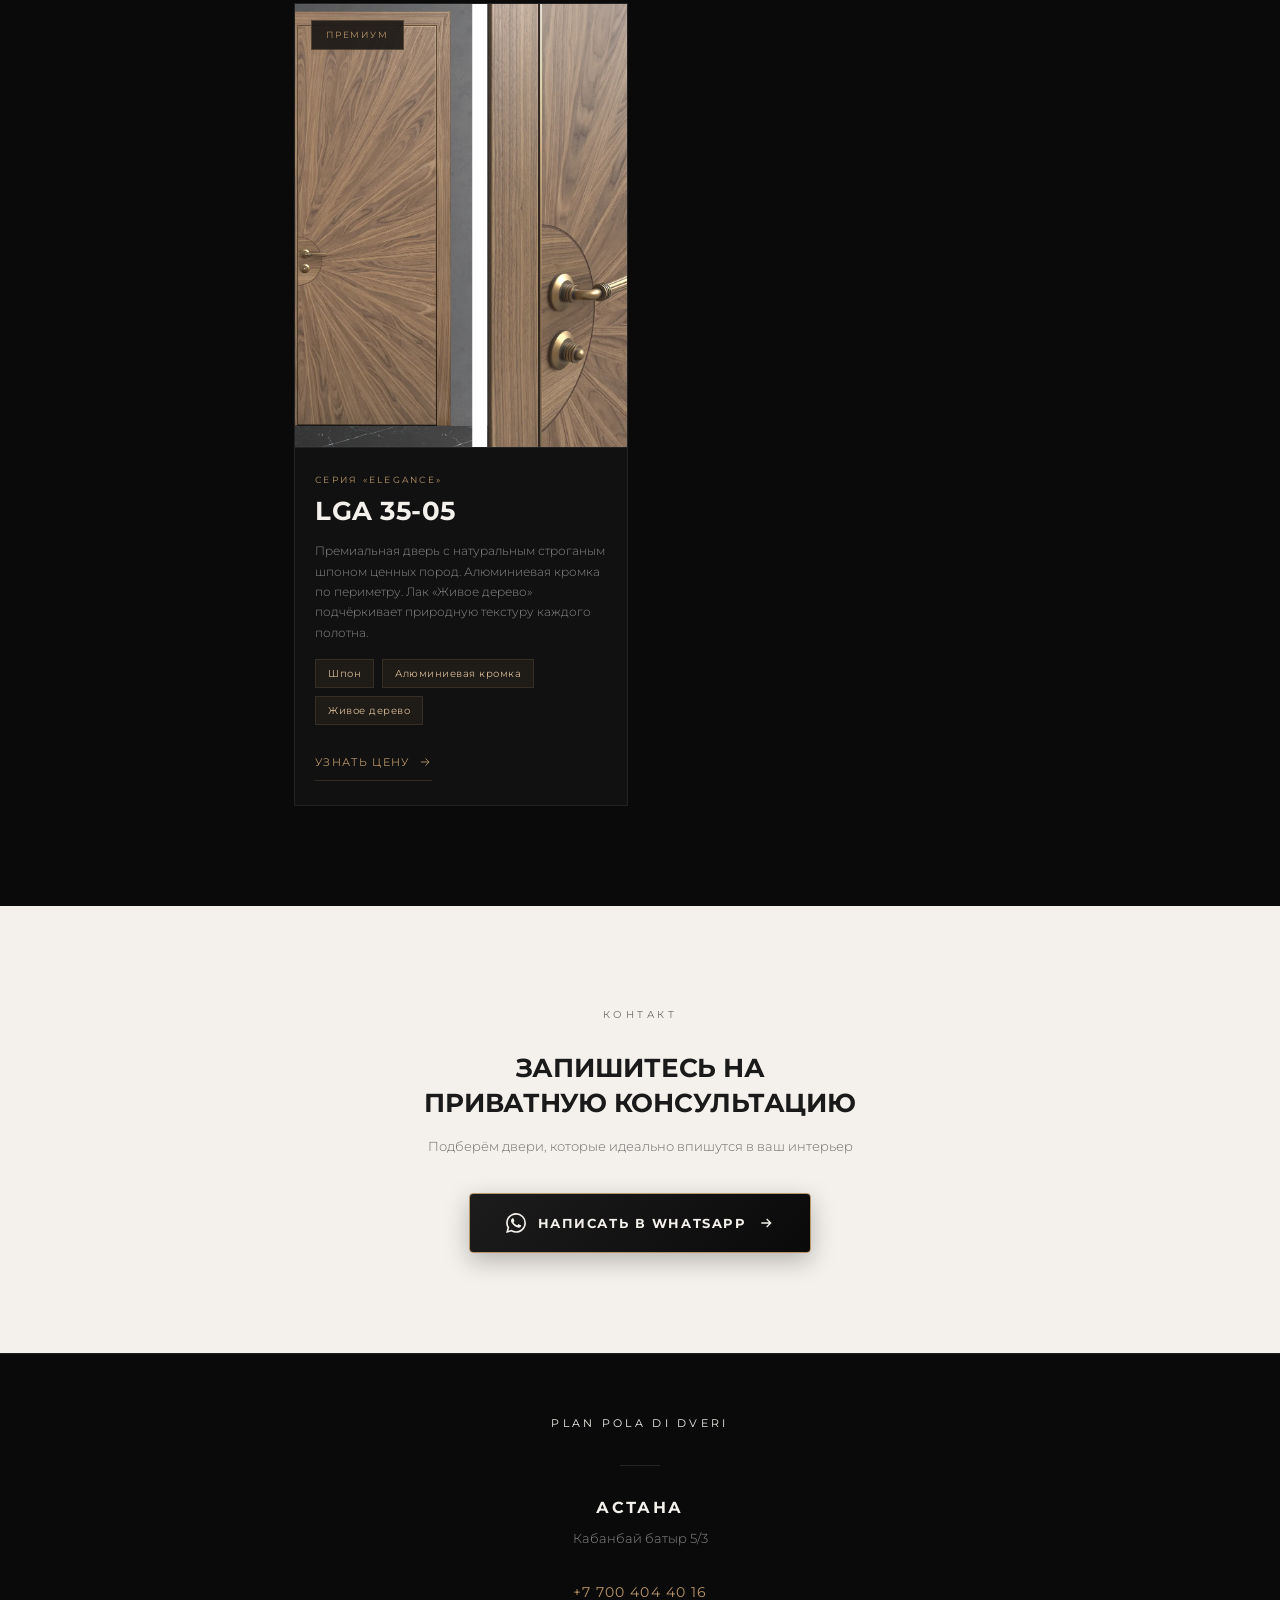
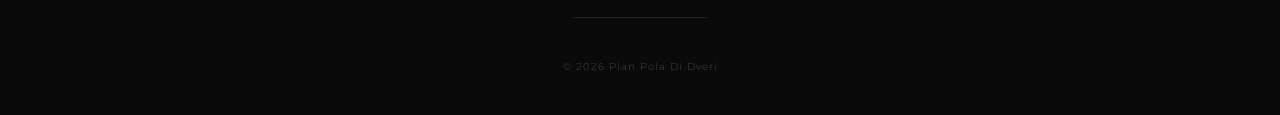
==== commit 8cbf9298: "feat: make CTA buttons solid, prominent and remove reveal delay for TikTok Event Builder" ====
--- a/index.html
+++ b/index.html
@@ -15,25 +15,18 @@
 
   <link rel="stylesheet" href="css/style.css">
 
-  <!-- TikTok Pixel — раскомментируйте и вставьте Pixel ID -->
-  <!--
+  <!-- TikTok Pixel Code Start -->
   <script>
   !function (w, d, t) {
-    w.TiktokAnalyticsObject=t;var ttq=w[t]=w[t]||[];
-    ttq.methods=["page","track","identify","instances","debug","on","off","once","ready","alias","group","enableCookie","disableCookie"];
-    ttq.setAndDefer=function(t,e){t[e]=function(){t.push([e].concat(Array.prototype.slice.call(arguments,0)))}};
-    for(var i=0;i<ttq.methods.length;i++)ttq.setAndDefer(ttq,ttq.methods[i]);
-    ttq.instance=function(t){for(var e=ttq._i[t]||[],n=0;n<ttq.methods.length;n++)ttq.setAndDefer(e,ttq.methods[n]);return e};
-    ttq.load=function(e,n){var i="https://analytics.tiktok.com/i18n/pixel/events.js";
-    ttq._i=ttq._i||{};ttq._i[e]=[];ttq._i[e]._u=i;
-    ttq._t=ttq._t||{};ttq._t[e]=+new Date;ttq._o=ttq._o||{};ttq._o[e]=n||{};
-    var o=document.createElement("script");o.type="text/javascript";o.async=!0;o.src=i+"?sdkid="+e+"&lib="+t;
-    var a=document.getElementsByTagName("script")[0];a.parentNode.insertBefore(o,a)};
-    ttq.load('ВАШ_PIXEL_ID_ЗДЕСЬ');
+    w.TiktokAnalyticsObject=t;var ttq=w[t]=w[t]||[];ttq.methods=["page","track","identify","instances","debug","on","off","once","ready","alias","group","enableCookie","disableCookie","holdConsent","revokeConsent","grantConsent"],ttq.setAndDefer=function(t,e){t[e]=function(){t.push([e].concat(Array.prototype.slice.call(arguments,0)))}};for(var i=0;i<ttq.methods.length;i++)ttq.setAndDefer(ttq,ttq.methods[i]);ttq.instance=function(t){for(
+  var e=ttq._i[t]||[],n=0;n<ttq.methods.length;n++)ttq.setAndDefer(e,ttq.methods[n]);return e},ttq.load=function(e,n){var r="https://analytics.tiktok.com/i18n/pixel/events.js",o=n&&n.partner;ttq._i=ttq._i||{},ttq._i[e]=[],ttq._i[e]._u=r,ttq._t=ttq._t||{},ttq._t[e]=+new Date,ttq._o=ttq._o||{},ttq._o[e]=n||{};n=document.createElement("script")
+  ;n.type="text/javascript",n.async=!0,n.src=r+"?sdkid="+e+"&lib="+t;e=document.getElementsByTagName("script")[0];e.parentNode.insertBefore(n,e)};
+
+    ttq.load('DBG6HQBC77U4J2JQI35G');
     ttq.page();
   }(window, document, 'ttq');
   </script>
-  -->
+  <!-- TikTok Pixel Code End -->
 
   <link rel="icon" href="data:image/svg+xml,<svg xmlns='http://www.w3.org/2000/svg' viewBox='0 0 100 100'><rect width='100' height='100' fill='%230A0A0A'/><text x='50' y='60' text-anchor='middle' fill='%23B8956A' font-family='sans-serif' font-weight='bold' font-size='44'>P</text></svg>">
 </head>
@@ -57,9 +50,10 @@
         Двери премиум-класса, которые становятся частью архитектуры вашего дома
       </p>
       <div class="hero__line reveal reveal-delay-3"></div>
-      <a href="https://wa.me/77004044016?text=%D0%97%D0%B4%D1%80%D0%B0%D0%B2%D1%81%D1%82%D0%B2%D1%83%D0%B9%D1%82%D0%B5!%20%D0%A3%D0%B2%D0%B8%D0%B4%D0%B5%D0%BB(%D0%B0)%20%D1%80%D0%B5%D0%BA%D0%BB%D0%B0%D0%BC%D1%83%20%D0%B2%20TikTok%2C%20%D0%B8%D0%BD%D1%82%D0%B5%D1%80%D0%B5%D1%81%D1%83%D1%8E%D1%82%20%D0%B4%D0%B2%D0%B5%D1%80%D0%B8" class="cta-btn reveal reveal-delay-4" target="_blank" rel="noopener">
-        Записаться на консультацию
-        <svg class="cta-btn__arrow" viewBox="0 0 24 24" fill="none" stroke="currentColor" stroke-width="1.5"><path d="M5 12h14M13 6l6 6-6 6"/></svg>
+      <a href="https://wa.me/77004044016?text=%D0%97%D0%B4%D1%80%D0%B0%D0%B2%D1%81%D1%82%D0%B2%D1%83%D0%B9%D1%82%D0%B5!%20%D0%A3%D0%B2%D0%B8%D0%B4%D0%B5%D0%BB(%D0%B0)%20%D1%80%D0%B5%D0%BA%D0%BB%D0%B0%D0%BC%D1%83%20%D0%B2%20TikTok%2C%20%D0%B8%D0%BD%D1%82%D0%B5%D1%80%D0%B5%D1%81%D1%83%D1%8E%D1%82%20%D0%B4%D0%B2%D0%B5%D1%80%D0%B8" class="cta-btn" id="hero-btn-whatsapp" target="_blank" rel="noopener">
+        <svg class="cta-btn__icon" viewBox="0 0 24 24" fill="currentColor"><path d="M17.472 14.382c-.297-.149-1.758-.867-2.03-.967-.273-.099-.471-.148-.67.15-.197.297-.767.966-.94 1.164-.173.199-.347.223-.644.075-.297-.15-1.255-.463-2.39-1.475-.883-.788-1.48-1.761-1.653-2.059-.173-.297-.018-.458.13-.606.134-.133.298-.347.446-.52.149-.174.198-.298.298-.497.099-.198.05-.371-.025-.52-.075-.149-.669-1.612-.916-2.207-.242-.579-.487-.5-.669-.51-.173-.008-.371-.01-.57-.01-.198 0-.52.074-.792.372-.272.297-1.04 1.016-1.04 2.479 0 1.462 1.065 2.875 1.213 3.074.149.198 2.096 3.2 5.077 4.487.709.306 1.262.489 1.694.625.712.227 1.36.195 1.871.118.571-.085 1.758-.719 2.006-1.413.248-.694.248-1.289.173-1.413-.074-.124-.272-.198-.57-.347m-5.421 7.403h-.004a9.87 9.87 0 01-5.031-1.378l-.361-.214-3.741.982.998-3.648-.235-.374a9.86 9.86 0 01-1.51-5.26c.001-5.45 4.436-9.884 9.888-9.884 2.64 0 5.122 1.03 6.988 2.898a9.825 9.825 0 012.893 6.994c-.003 5.45-4.437 9.884-9.885 9.884m8.413-18.297A11.815 11.815 0 0012.05 0C5.495 0 .16 5.335.157 11.892c0 2.096.547 4.142 1.588 5.945L.057 24l6.305-1.654a11.882 11.882 0 005.683 1.448h.005c6.554 0 11.89-5.335 11.893-11.893a11.821 11.821 0 00-3.48-8.413z"/></svg>
+        <span>НАПИСАТЬ В WHATSAPP</span>
+        <svg class="cta-btn__arrow" viewBox="0 0 24 24" fill="none" stroke="currentColor" stroke-width="2"><path d="M5 12h14M13 6l6 6-6 6"/></svg>
       </a>
     </div>
   </section>
@@ -124,7 +118,7 @@
               <span class="catalog__card-spec">Со стеклом</span>
               <span class="catalog__card-spec">RAL палитра</span>
             </div>
-            <a href="https://wa.me/77004044016?text=%D0%97%D0%B4%D1%80%D0%B0%D0%B2%D1%81%D1%82%D0%B2%D1%83%D0%B9%D1%82%D0%B5!%20%D0%98%D0%BD%D1%82%D0%B5%D1%80%D0%B5%D1%81%D1%83%D0%B5%D1%82%20%D0%B4%D0%B2%D0%B5%D1%80%D1%8C%20%D0%A0%D0%B8%D1%84%D0%BC%D0%B0%20RF%208-%D0%A1" class="catalog__card-link" target="_blank" rel="noopener">
+            <a href="https://wa.me/77004044016?text=%D0%97%D0%B4%D1%80%D0%B0%D0%B2%D1%81%D1%82%D0%B2%D1%83%D0%B9%D1%82%D0%B5!%20%D0%98%D0%BD%D1%82%D0%B5%D1%80%D0%B5%D1%81%D1%83%D0%B5%D1%82%20%D0%B4%D0%B2%D0%B5%D1%80%D1%8C%20%D0%A0%D0%B8%D1%84%D0%BC%D0%B0%20RF%208-%D0%A1" class="catalog__card-link" id="door-btn-rf8s" target="_blank" rel="noopener">
               Узнать цену
               <svg viewBox="0 0 24 24" fill="none" stroke="currentColor" stroke-width="1.5"><path d="M5 12h14M13 6l6 6-6 6"/></svg>
             </a>
@@ -153,7 +147,7 @@
               <span class="catalog__card-spec">Глухая</span>
               <span class="catalog__card-spec">RAL / NCS</span>
             </div>
-            <a href="https://wa.me/77004044016?text=%D0%97%D0%B4%D1%80%D0%B0%D0%B2%D1%81%D1%82%D0%B2%D1%83%D0%B9%D1%82%D0%B5!%20%D0%98%D0%BD%D1%82%D0%B5%D1%80%D0%B5%D1%81%D1%83%D0%B5%D1%82%20%D0%B4%D0%B2%D0%B5%D1%80%D1%8C%20%D0%92%D0%B5%D1%80%D0%BD%D0%B8%D1%81%D0%B0%D0%B6%20%D0%9B70" class="catalog__card-link" target="_blank" rel="noopener">
+            <a href="https://wa.me/77004044016?text=%D0%97%D0%B4%D1%80%D0%B0%D0%B2%D1%81%D1%82%D0%B2%D1%83%D0%B9%D1%82%D0%B5!%20%D0%98%D0%BD%D1%82%D0%B5%D1%80%D0%B5%D1%81%D1%83%D0%B5%D1%82%20%D0%B4%D0%B2%D0%B5%D1%80%D1%8C%20%D0%92%D0%B5%D1%80%D0%BD%D0%B8%D1%81%D0%B0%D0%B6%20%D0%9B70" class="catalog__card-link" id="door-btn-l70" target="_blank" rel="noopener">
               Узнать цену
               <svg viewBox="0 0 24 24" fill="none" stroke="currentColor" stroke-width="1.5"><path d="M5 12h14M13 6l6 6-6 6"/></svg>
             </a>
@@ -182,7 +176,7 @@
               <span class="catalog__card-spec">40 мм</span>
               <span class="catalog__card-spec">RAL палитра</span>
             </div>
-            <a href="https://wa.me/77004044016?text=%D0%97%D0%B4%D1%80%D0%B0%D0%B2%D1%81%D1%82%D0%B2%D1%83%D0%B9%D1%82%D0%B5!%20%D0%98%D0%BD%D1%82%D0%B5%D1%80%D0%B5%D1%81%D1%83%D0%B5%D1%82%20%D0%B4%D0%B2%D0%B5%D1%80%D1%8C%20%D0%A0%D0%B8%D1%84%D0%BC%D0%B0%20RF%2015" class="catalog__card-link" target="_blank" rel="noopener">
+            <a href="https://wa.me/77004044016?text=%D0%97%D0%B4%D1%80%D0%B0%D0%B2%D1%81%D1%82%D0%B2%D1%83%D0%B9%D1%82%D0%B5!%20%D0%98%D0%BD%D1%82%D0%B5%D1%80%D0%B5%D1%81%D1%83%D0%B5%D1%82%20%D0%B4%D0%B2%D0%B5%D1%80%D1%8C%20%D0%A0%D0%B8%D1%84%D0%BC%D0%B0%20RF%2015" class="catalog__card-link" id="door-btn-rf15" target="_blank" rel="noopener">
               Узнать цену
               <svg viewBox="0 0 24 24" fill="none" stroke="currentColor" stroke-width="1.5"><path d="M5 12h14M13 6l6 6-6 6"/></svg>
             </a>
@@ -211,7 +205,7 @@
               <span class="catalog__card-spec">Алюминиевая кромка</span>
               <span class="catalog__card-spec">Живое дерево</span>
             </div>
-            <a href="https://wa.me/77004044016?text=%D0%97%D0%B4%D1%80%D0%B0%D0%B2%D1%81%D1%82%D0%B2%D1%83%D0%B9%D1%82%D0%B5!%20%D0%98%D0%BD%D1%82%D0%B5%D1%80%D0%B5%D1%81%D1%83%D0%B5%D1%82%20%D0%B4%D0%B2%D0%B5%D1%80%D1%8C%20Elegance%20LGA%2035-05" class="catalog__card-link" target="_blank" rel="noopener">
+            <a href="https://wa.me/77004044016?text=%D0%97%D0%B4%D1%80%D0%B0%D0%B2%D1%81%D1%82%D0%B2%D1%83%D0%B9%D1%82%D0%B5!%20%D0%98%D0%BD%D1%82%D0%B5%D1%80%D0%B5%D1%81%D1%83%D0%B5%D1%82%20%D0%B4%D0%B2%D0%B5%D1%80%D1%8C%20Elegance%20LGA%2035-05" class="catalog__card-link" id="door-btn-lga3505" target="_blank" rel="noopener">
               Узнать цену
               <svg viewBox="0 0 24 24" fill="none" stroke="currentColor" stroke-width="1.5"><path d="M5 12h14M13 6l6 6-6 6"/></svg>
             </a>
@@ -232,9 +226,10 @@
       <p class="consultation__text reveal">
         Подберём двери, которые идеально впишутся в ваш интерьер
       </p>
-      <a href="https://wa.me/77004044016?text=%D0%97%D0%B4%D1%80%D0%B0%D0%B2%D1%81%D1%82%D0%B2%D1%83%D0%B9%D1%82%D0%B5!%20%D0%A3%D0%B2%D0%B8%D0%B4%D0%B5%D0%BB(%D0%B0)%20%D1%80%D0%B5%D0%BA%D0%BB%D0%B0%D0%BC%D1%83%20%D0%B2%20TikTok%2C%20%D0%B8%D0%BD%D1%82%D0%B5%D1%80%D0%B5%D1%81%D1%83%D1%8E%D1%82%20%D0%B4%D0%B2%D0%B5%D1%80%D0%B8" class="cta-btn cta-btn--on-light reveal" target="_blank" rel="noopener">
-        Написать в WhatsApp
-        <svg class="cta-btn__arrow" viewBox="0 0 24 24" fill="none" stroke="currentColor" stroke-width="1.5"><path d="M5 12h14M13 6l6 6-6 6"/></svg>
+      <a href="https://wa.me/77004044016?text=%D0%97%D0%B4%D1%80%D0%B0%D0%B2%D1%81%D1%82%D0%B2%D1%83%D0%B9%D1%82%D0%B5!%20%D0%A3%D0%B2%D0%B8%D0%B4%D0%B5%D0%BB(%D0%B0)%20%D1%80%D0%B5%D0%BA%D0%BB%D0%B0%D0%BC%D1%83%20%D0%B2%20TikTok%2C%20%D0%B8%D0%BD%D1%82%D0%B5%D1%80%D0%B5%D1%81%D1%83%D1%8E%D1%82%20%D0%B4%D0%B2%D0%B5%D1%80%D0%B8" class="cta-btn cta-btn--on-light" id="consultation-btn-whatsapp" target="_blank" rel="noopener">
+        <svg class="cta-btn__icon" viewBox="0 0 24 24" fill="currentColor"><path d="M17.472 14.382c-.297-.149-1.758-.867-2.03-.967-.273-.099-.471-.148-.67.15-.197.297-.767.966-.94 1.164-.173.199-.347.223-.644.075-.297-.15-1.255-.463-2.39-1.475-.883-.788-1.48-1.761-1.653-2.059-.173-.297-.018-.458.13-.606.134-.133.298-.347.446-.52.149-.174.198-.298.298-.497.099-.198.05-.371-.025-.52-.075-.149-.669-1.612-.916-2.207-.242-.579-.487-.5-.669-.51-.173-.008-.371-.01-.57-.01-.198 0-.52.074-.792.372-.272.297-1.04 1.016-1.04 2.479 0 1.462 1.065 2.875 1.213 3.074.149.198 2.096 3.2 5.077 4.487.709.306 1.262.489 1.694.625.712.227 1.36.195 1.871.118.571-.085 1.758-.719 2.006-1.413.248-.694.248-1.289.173-1.413-.074-.124-.272-.198-.57-.347m-5.421 7.403h-.004a9.87 9.87 0 01-5.031-1.378l-.361-.214-3.741.982.998-3.648-.235-.374a9.86 9.86 0 01-1.51-5.26c.001-5.45 4.436-9.884 9.888-9.884 2.64 0 5.122 1.03 6.988 2.898a9.825 9.825 0 012.893 6.994c-.003 5.45-4.437 9.884-9.885 9.884m8.413-18.297A11.815 11.815 0 0012.05 0C5.495 0 .16 5.335.157 11.892c0 2.096.547 4.142 1.588 5.945L.057 24l6.305-1.654a11.882 11.882 0 005.683 1.448h.005c6.554 0 11.89-5.335 11.893-11.893a11.821 11.821 0 00-3.48-8.413z"/></svg>
+        <span>НАПИСАТЬ В WHATSAPP</span>
+        <svg class="cta-btn__arrow" viewBox="0 0 24 24" fill="none" stroke="currentColor" stroke-width="2"><path d="M5 12h14M13 6l6 6-6 6"/></svg>
       </a>
     </div>
   </section>
@@ -252,7 +247,7 @@
   </footer>
 
   <!-- FLOATING WHATSAPP -->
-  <a href="https://wa.me/77004044016?text=%D0%97%D0%B4%D1%80%D0%B0%D0%B2%D1%81%D1%82%D0%B2%D1%83%D0%B9%D1%82%D0%B5!%20%D0%A3%D0%B2%D0%B8%D0%B4%D0%B5%D0%BB(%D0%B0)%20%D1%80%D0%B5%D0%BA%D0%BB%D0%B0%D0%BC%D1%83%20%D0%B2%20TikTok%2C%20%D0%B8%D0%BD%D1%82%D0%B5%D1%80%D0%B5%D1%81%D1%83%D1%8E%D1%82%20%D0%B4%D0%B2%D0%B5%D1%80%D0%B8" class="whatsapp-float" target="_blank" rel="noopener" aria-label="WhatsApp">
+  <a href="https://wa.me/77004044016?text=%D0%97%D0%B4%D1%80%D0%B0%D0%B2%D1%81%D1%82%D0%B2%D1%83%D0%B9%D1%82%D0%B5!%20%D0%A3%D0%B2%D0%B8%D0%B4%D0%B5%D0%BB(%D0%B0)%20%D1%80%D0%B5%D0%BA%D0%BB%D0%B0%D0%BC%D1%83%20%D0%B2%20TikTok%2C%20%D0%B8%D0%BD%D1%82%D0%B5%D1%80%D0%B5%D1%81%D1%83%D1%8E%D1%82%20%D0%B4%D0%B2%D0%B5%D1%80%D0%B8" class="whatsapp-float" id="floating-whatsapp-btn" target="_blank" rel="noopener" aria-label="WhatsApp">
     <svg viewBox="0 0 24 24" fill="currentColor"><path d="M17.472 14.382c-.297-.149-1.758-.867-2.03-.967-.273-.099-.471-.148-.67.15-.197.297-.767.966-.94 1.164-.173.199-.347.223-.644.075-.297-.15-1.255-.463-2.39-1.475-.883-.788-1.48-1.761-1.653-2.059-.173-.297-.018-.458.13-.606.134-.133.298-.347.446-.52.149-.174.198-.298.298-.497.099-.198.05-.371-.025-.52-.075-.149-.669-1.612-.916-2.207-.242-.579-.487-.5-.669-.51-.173-.008-.371-.01-.57-.01-.198 0-.52.074-.792.372-.272.297-1.04 1.016-1.04 2.479 0 1.462 1.065 2.875 1.213 3.074.149.198 2.096 3.2 5.077 4.487.709.306 1.262.489 1.694.625.712.227 1.36.195 1.871.118.571-.085 1.758-.719 2.006-1.413.248-.694.248-1.289.173-1.413-.074-.124-.272-.198-.57-.347m-5.421 7.403h-.004a9.87 9.87 0 01-5.031-1.378l-.361-.214-3.741.982.998-3.648-.235-.374a9.86 9.86 0 01-1.51-5.26c.001-5.45 4.436-9.884 9.888-9.884 2.64 0 5.122 1.03 6.988 2.898a9.825 9.825 0 012.893 6.994c-.003 5.45-4.437 9.884-9.885 9.884m8.413-18.297A11.815 11.815 0 0012.05 0C5.495 0 .16 5.335.157 11.892c0 2.096.547 4.142 1.588 5.945L.057 24l6.305-1.654a11.882 11.882 0 005.683 1.448h.005c6.554 0 11.89-5.335 11.893-11.893a11.821 11.821 0 00-3.48-8.413z"/></svg>
   </a>
 
--- a/css/style.css
+++ b/css/style.css
@@ -231,74 +231,79 @@
 
 
 /* ================================================
-   CTA BUTTON (luxury style)
+   CTA BUTTON (solid luxury high-converting style)
    ================================================ */
 .cta-btn {
   display: inline-flex;
   align-items: center;
   justify-content: center;
   gap: 12px;
-  background: transparent;
-  color: var(--text-on-dark);
-  border: 1px solid var(--gold);
-  padding: 16px 40px;
-  font-family: var(--font);
-  font-size: 11px;
-  font-weight: 400;
-  letter-spacing: 0.18em;
+  background: linear-gradient(135deg, #D4B896 0%, #B8956A 50%, #9F7A4D 100%);
+  color: #0A0A0A;
+  border: none;
+  padding: 18px 36px;
+  font-family: var(--font);
+  font-size: 13px;
+  font-weight: 700;
+  letter-spacing: 0.12em;
   text-transform: uppercase;
   cursor: pointer;
-  transition: var(--transition);
+  transition: transform 0.25s ease, box-shadow 0.25s ease, background 0.25s ease;
   position: relative;
-  overflow: hidden;
-}
-
-.cta-btn::before {
-  content: '';
-  position: absolute;
-  inset: 0;
-  background: var(--gold);
-  transform: scaleX(0);
-  transform-origin: left;
-  transition: transform 0.5s cubic-bezier(0.25, 0.46, 0.45, 0.94);
-  z-index: -1;
-}
-
-.cta-btn:hover::before {
-  transform: scaleX(1);
+  border-radius: 4px;
+  box-shadow: 0 8px 24px rgba(184, 149, 106, 0.35), 0 2px 6px rgba(0, 0, 0, 0.4);
+  text-decoration: none;
 }
 
 .cta-btn:hover {
-  color: var(--bg-dark);
-}
-
-.cta-btn svg {
+  transform: translateY(-2px);
+  background: linear-gradient(135deg, #DFCAAC 0%, #C4A379 50%, #AA8558 100%);
+  color: #000000;
+  box-shadow: 0 12px 30px rgba(184, 149, 106, 0.5), 0 4px 10px rgba(0, 0, 0, 0.5);
+}
+
+.cta-btn:active {
+  transform: translateY(1px);
+  box-shadow: 0 4px 14px rgba(184, 149, 106, 0.35);
+}
+
+/* Event Builder isolation: clicks and selections target the full button */
+.cta-btn *,
+.whatsapp-float *,
+.catalog__card-link * {
+  pointer-events: none;
+}
+
+.cta-btn__icon {
+  width: 20px;
+  height: 20px;
+  flex-shrink: 0;
+}
+
+.cta-btn__arrow {
   width: 16px;
   height: 16px;
   flex-shrink: 0;
+  transition: transform 0.25s ease;
+}
+
+.cta-btn:hover .cta-btn__arrow {
+  transform: translateX(4px);
 }
 
 /* Button variant on light background */
 .cta-btn--on-light {
-  color: var(--text-on-light);
-  border-color: var(--text-on-light);
-}
-
-.cta-btn--on-light::before {
-  background: var(--text-on-light);
+  background: linear-gradient(135deg, #1C1C1C 0%, #0A0A0A 100%);
+  color: #F4F1EC;
+  border: 1px solid #B8956A;
+  box-shadow: 0 8px 24px rgba(0, 0, 0, 0.25);
 }
 
 .cta-btn--on-light:hover {
-  color: var(--bg-light);
-}
-
-/* Arrow icon in button */
-.cta-btn__arrow {
-  transition: transform var(--transition);
-}
-
-.cta-btn:hover .cta-btn__arrow {
-  transform: translateX(4px);
+  background: linear-gradient(135deg, #D4B896 0%, #B8956A 50%, #9F7A4D 100%);
+  color: #0A0A0A;
+  border-color: #B8956A;
+  box-shadow: 0 12px 30px rgba(184, 149, 106, 0.45);
 }
 
 
